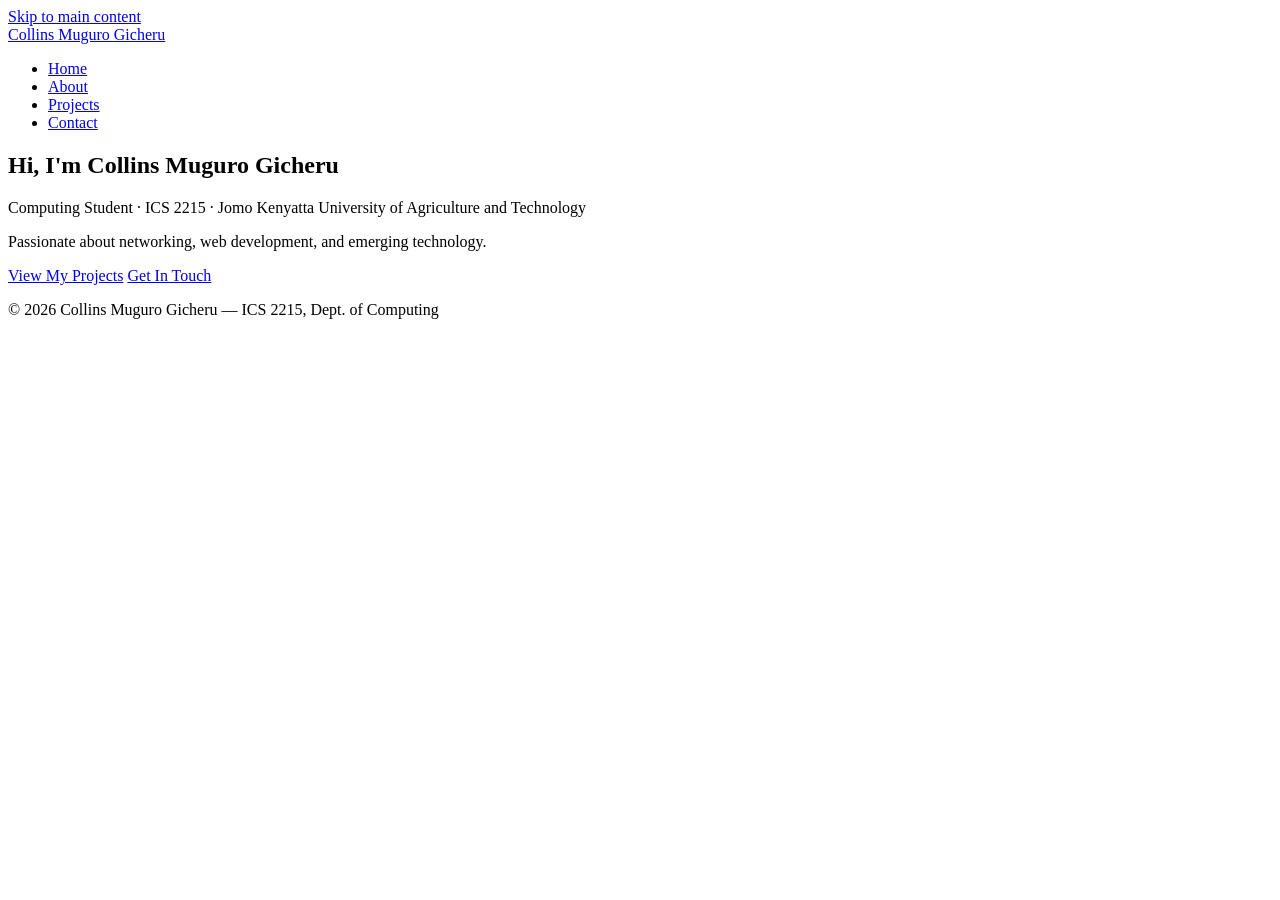
==== index.html @ 60e195dc "Update index.html" ====
<!-- Paste this into EVERY HTML file and customise the <title> and <main> -->
<!DOCTYPE html>
<html lang="en">
<head>
  <meta charset="UTF-8">
  <!-- REQUIRED for responsive design on mobile -->
  <meta name="viewport" content="width=device-width, initial-scale=1.0">
  <meta name="description" content="Portfolio of Collins Muguro Gicheru — Computing student at JKUAT">
  <title>Collins Muguro Gicheru | Portfolio</title>
  <link rel="stylesheet" href="css/style.css">
  <meta name="google-site-verification" content="IMWEQJsufeYtgXxwFRLSCEkJa6uYk1u47TuHpb3jnJY" />
  <meta name="google-site-verification" content="IMWEQJsufeYtgXxwFRLSCEkJa6uYk1u47TuHpb3jnJY" />
</head>
<body>

  <!-- Skip link: allows keyboard users to skip the nav -->
  <a href="#main" class="skip-link">Skip to main content</a>

  <header>
    <div class="container">
      <a href="index.html" class="logo">Collins Muguro Gicheru</a>
      <nav aria-label="Main navigation">
        <ul>
          <!-- Add class="active" to the current page's link -->
          <li><a href="index.html" class="active">Home</a></li>
          <li><a href="about.html">About</a></li>
          <li><a href="projects.html">Projects</a></li>
          <li><a href="contact.html">Contact</a></li>
        </ul>
      </nav>
    </div>
  </header>

  <main id="main">
   <section class="hero">
  <div class="container">
    <h1>Hi, I'm <span class="accent">Collins Muguro Gicheru</span></h1>
    <p class="tagline">Computing Student · ICS 2215 · Jomo Kenyatta University of Agriculture and Technology</p>
    <p>Passionate about networking, web development, and emerging technology.</p>
    <div class="hero-btns">
      <a href="projects.html" class="btn">View My Projects</a>
      <a href="contact.html" class="btn btn-outline">Get In Touch</a>
    </div>
  </div>
</section>
  </main>

  <footer>
    <div class="container">
      <p>&copy; <span id="year"></span> Collins Muguro Gicheru — ICS 2215, Dept. of Computing</p>
    </div>
  </footer>
  <script>document.getElementById('year').textContent = new Date().getFullYear();</script>
</body>
</html>
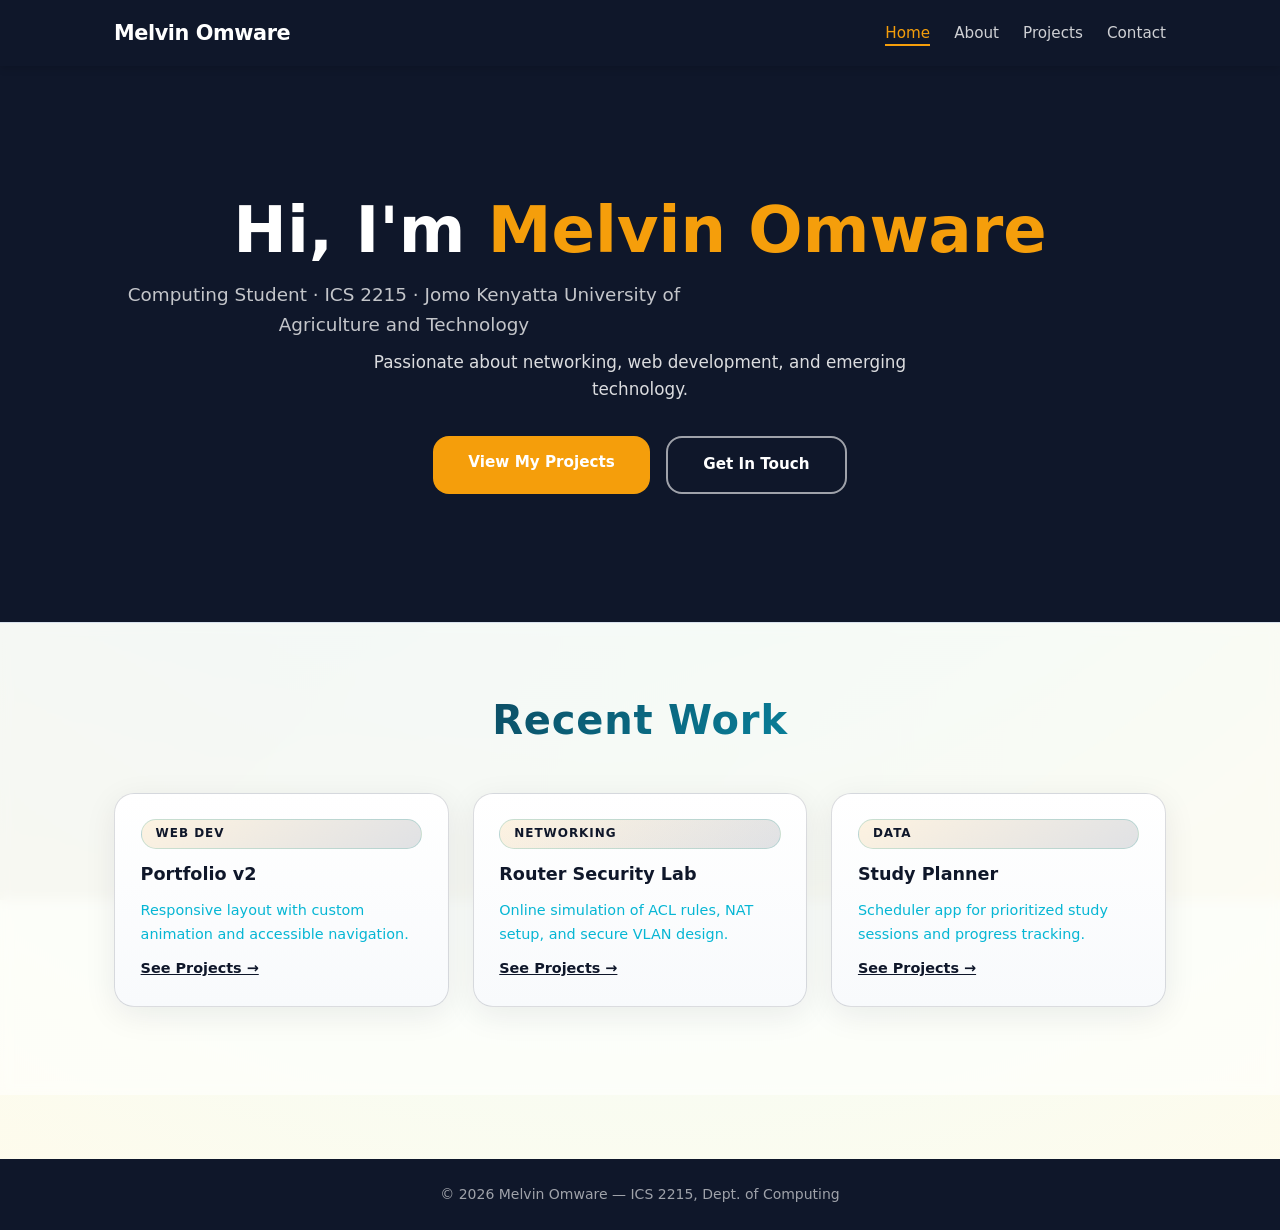
==== commit 64800dbd: "Initial commit" ====
--- a/index.html
+++ b/index.html
@@ -5,8 +5,8 @@
   <meta charset="UTF-8">
   <!-- REQUIRED for responsive design on mobile -->
   <meta name="viewport" content="width=device-width, initial-scale=1.0">
-  <meta name="description" content="Portfolio of Collins Muguro Gicheru — Computing student at JKUAT">
-  <title>Collins Muguro Gicheru | Portfolio</title>
+  <meta name="description" content="Portfolio of Melvin Omware — Computing student at JKUAT">
+  <title>Melvin Omware | Portfolio</title>
   <link rel="stylesheet" href="css/style.css">
   <meta name="google-site-verification" content="IMWEQJsufeYtgXxwFRLSCEkJa6uYk1u47TuHpb3jnJY" />
   <meta name="google-site-verification" content="IMWEQJsufeYtgXxwFRLSCEkJa6uYk1u47TuHpb3jnJY" />
@@ -18,7 +18,7 @@
 
   <header>
     <div class="container">
-      <a href="index.html" class="logo">Collins Muguro Gicheru</a>
+      <a href="index.html" class="logo">Melvin Omware</a>
       <nav aria-label="Main navigation">
         <ul>
           <!-- Add class="active" to the current page's link -->
@@ -34,7 +34,7 @@
   <main id="main">
    <section class="hero">
   <div class="container">
-    <h1>Hi, I'm <span class="accent">Collins Muguro Gicheru</span></h1>
+    <h1>Hi, I'm <span class="accent">Melvin Omware</span></h1>
     <p class="tagline">Computing Student · ICS 2215 · Jomo Kenyatta University of Agriculture and Technology</p>
     <p>Passionate about networking, web development, and emerging technology.</p>
     <div class="hero-btns">
@@ -43,11 +43,37 @@
     </div>
   </div>
 </section>
+
+<section class="recent-projects">
+  <div class="container">
+    <h2>Recent Work</h2>
+    <div class="cards">
+      <article class="card">
+        <span class="card-tag">Web Dev</span>
+        <h3>Portfolio v2</h3>
+        <p>Responsive layout with custom animation and accessible navigation.</p>
+        <a href="projects.html" class="card-link">See Projects →</a>
+      </article>
+      <article class="card">
+        <span class="card-tag">Networking</span>
+        <h3>Router Security Lab</h3>
+        <p>Online simulation of ACL rules, NAT setup, and secure VLAN design.</p>
+        <a href="projects.html" class="card-link">See Projects →</a>
+      </article>
+      <article class="card">
+        <span class="card-tag">Data</span>
+        <h3>Study Planner</h3>
+        <p>Scheduler app for prioritized study sessions and progress tracking.</p>
+        <a href="projects.html" class="card-link">See Projects →</a>
+      </article>
+    </div>
+  </div>
+</section>
   </main>
 
   <footer>
     <div class="container">
-      <p>&copy; <span id="year"></span> Collins Muguro Gicheru — ICS 2215, Dept. of Computing</p>
+      <p>&copy; <span id="year"></span> Melvin Omware — ICS 2215, Dept. of Computing</p>
     </div>
   </footer>
   <script>document.getElementById('year').textContent = new Date().getFullYear();</script>
--- a/css/style.css
+++ b/css/style.css
@@ -0,0 +1,351 @@
+/* === 1. RESET & BOX-SIZING === */
+*, *::before, *::after {
+  box-sizing: border-box;
+  margin: 0;
+  padding: 0;
+}
+
+/* === 2. CSS CUSTOM PROPERTIES (change these to personalise) === */
+:root {
+  --clr-primary:  #0f172a;  /* Deep dark blue */
+  --clr-accent:   #f59e0b;  /* Amber */
+  --clr-text:     #1e293b;  /* Dark slate */
+  --clr-muted:    #06b6d4;  /* Cyan */
+  --clr-bg:       #f8fafc;  /* Light slate */
+  --clr-white:    #FFFFFF;
+  --clr-border:   #e2e8f0;  /* Slate border */
+  --clr-gradient: linear-gradient(135deg, #0f172a 0%, #06b6d4 45%, #f59e0b 100%);
+  --radius:       16px;
+  --shadow:       0 4px 20px rgba(0,0,0,0.08);
+  --max-width:    1100px;
+}
+
+/* === 3. BASE TYPOGRAPHY === */
+body {
+  font-family: 'Segoe UI', system-ui, Arial, sans-serif;
+  font-size: 16px;
+  line-height: 1.65;
+  color: var(--clr-text);
+  background: radial-gradient(circle at top, #f0f9ff 0%, #ecfeff 35%, #fffbeb 100%);
+  min-height: 100vh;
+}
+
+body::before {
+  content: '';
+  position: fixed;
+  inset: 0;
+  background: linear-gradient(140deg, rgba(15,23,42,0.08), rgba(245,158,11,0.06));
+  pointer-events: none;
+  z-index: -1;
+}
+h1 { font-size: clamp(2rem, 5vw, 3.5rem); line-height: 1.15; }
+h2 { font-size: 1.9rem; margin-bottom: 1rem; }
+h3 { font-size: 1.2rem; }
+a  { color: var(--clr-primary); }
+img{ max-width: 100%; height: auto; display: block; }
+
+/* === 4. LAYOUT CONTAINER === */
+.container {
+  max-width: var(--max-width);
+  margin: 0 auto;
+  padding: 0 1.5rem;
+}
+
+/* === 5. SKIP LINK (accessibility) === */
+.skip-link {
+  position: absolute;
+  top: -100px;
+  left: 0;
+  background: var(--clr-primary);
+  color: white;
+  padding: 0.5rem 1rem;
+  z-index: 9999;
+  text-decoration: none;
+}
+.skip-link:focus { top: 0; }
+
+/* === 6. HEADER + NAVIGATION (Flexbox) === */
+header {
+  background: var(--clr-primary);
+  padding: 1rem 0;
+  position: sticky;
+  top: 0;
+  z-index: 100;
+  box-shadow: 0 2px 8px rgba(0,0,0,0.15);
+}
+header .container {
+  display: flex;              /* FLEXBOX — row layout */
+  justify-content: space-between;
+  align-items: center;
+  flex-wrap: wrap;
+  gap: 0.75rem;
+}
+.logo {
+  font-size: 1.3rem;
+  font-weight: 700;
+  color: white;
+  text-decoration: none;
+  letter-spacing: -0.02em;
+}
+nav ul  { list-style: none; display: flex; gap: 1.5rem; }
+nav a   {
+  color: rgba(255,255,255,0.8);
+  text-decoration: none;
+  font-size: 0.95rem;
+  font-weight: 500;
+  padding-bottom: 2px;
+  border-bottom: 2px solid transparent;
+  transition: all 0.2s;
+}
+nav a:hover, nav a.active {
+  color: var(--clr-accent);
+  border-bottom-color: var(--clr-accent);
+}
+
+/* === 7. HERO SECTION === */
+.hero {
+  background: var(--clr-primary);
+  color: white;
+  padding: 6rem 1.5rem;
+  text-align: center;
+}
+.hero .accent { color: var(--clr-accent); }
+.hero .tagline {
+  font-size: 1.15rem;
+  opacity: 0.75;
+  margin: 0.75rem 0 0.5rem;
+}
+.hero p {
+  max-width: 580px;
+  margin: 0 auto 2rem;
+  opacity: 0.85;
+  font-size: 1.05rem;
+}
+.hero-btns { display: flex; gap: 1rem; justify-content: center; flex-wrap: wrap; }
+
+/* === 8. BUTTONS === */
+.btn {
+  display: inline-block;
+  padding: 0.9rem 2.2rem;
+  background: var(--clr-accent);
+  color: white;
+  border-radius: var(--radius);
+  text-decoration: none;
+  font-weight: 600;
+  font-size: 0.95rem;
+  border: none;
+  cursor: pointer;
+  transition: all 0.3s ease;
+  position: relative;
+  overflow: hidden;
+}
+.btn::before {
+  content: '';
+  position: absolute;
+  top: 0;
+  left: -100%;
+  width: 100%;
+  height: 100%;
+  background: linear-gradient(90deg, transparent, rgba(255,255,255,0.2), transparent);
+  transition: left 0.5s;
+}
+.btn:hover::before {
+  left: 100%;
+}
+.btn:hover {
+  opacity: 0.95;
+  transform: translateY(-2px);
+  box-shadow: 0 8px 25px rgba(245,158,11,0.3);
+}
+.btn:hover     { opacity: 0.88; transform: translateY(-1px); }
+.btn-outline   {
+  background: transparent;
+  border: 2px solid rgba(255,255,255,0.6);
+  color: white;
+}
+.btn-outline:hover { border-color: white; }
+
+/* === 9. PROJECT CARDS (CSS Grid) === */
+.projects-section,
+.recent-projects {
+  padding: 4rem 0;
+  background: rgba(255, 255, 255, 0.55);
+  border-top: 1px solid rgba(200, 212, 232, 0.65);
+  backdrop-filter: blur(6px);
+}
+.projects-section h2,
+.recent-projects h2 {
+  text-align: center;
+  margin-bottom: 1rem;
+  color: var(--clr-primary);
+  letter-spacing: 0.02em;
+  font-size: clamp(1.8rem, 4vw, 2.5rem);
+  font-weight: 700;
+  background: linear-gradient(135deg, var(--clr-primary), var(--clr-muted));
+  -webkit-background-clip: text;
+  -webkit-text-fill-color: transparent;
+  background-clip: text;
+  position: relative;
+}
+
+.projects-section h2::after {
+  content: '';
+  position: absolute;
+  bottom: -10px;
+  left: 50%;
+  transform: translateX(-50%);
+  width: 60px;
+  height: 4px;
+  background: var(--clr-gradient);
+  border-radius: 2px;
+}
+.cards {
+  display: grid;
+  grid-template-columns: repeat(auto-fit, minmax(260px, 1fr));
+  gap: 1.5rem;
+  padding: 1.5rem 0;
+}
+.card {
+  background: linear-gradient(180deg, #ffffff 0%, #f8fafc 100%);
+  border-radius: calc(var(--radius) + 4px);
+  padding: 1.6rem;
+  border: 1px solid rgba(15,23,42,0.15);
+  box-shadow: 0 8px 32px rgba(15,23,42,0.08);
+  display: flex;
+  flex-direction: column;
+  gap: 0.65rem;
+  transition: all 0.4s cubic-bezier(0.175, 0.885, 0.32, 1.275);
+  position: relative;
+  overflow: hidden;
+  animation: fadeInUp 0.6s ease-out forwards;
+  opacity: 0;
+  transform: translateY(30px);
+}
+
+.card:nth-child(1) { animation-delay: 0.1s; }
+.card:nth-child(2) { animation-delay: 0.2s; }
+.card:nth-child(3) { animation-delay: 0.3s; }
+.card:nth-child(4) { animation-delay: 0.4s; }
+.card:nth-child(5) { animation-delay: 0.5s; }
+.card:nth-child(6) { animation-delay: 0.6s; }
+
+@keyframes fadeInUp {
+  to {
+    opacity: 1;
+    transform: translateY(0);
+  }
+}
+.card::after {
+  content: '';
+  position: absolute;
+  inset: -40px;
+  background: radial-gradient(circle at 30% 30%, rgba(245,158,11,0.15), transparent 50%);
+  transform: scale(0.9);
+  opacity: 0;
+  transition: opacity 0.4s ease, transform 0.4s ease;
+}
+.card:hover::after {
+  opacity: 1;
+  transform: scale(1.15);
+}
+.card:hover {
+  transform: translateY(-8px) rotate(-0.5deg);
+  box-shadow: 0 16px 48px rgba(15,23,42,0.15);
+  border-color: rgba(245,158,11,0.3);
+}
+.card-tag {
+  display: inline-block;
+  background: linear-gradient(140deg, rgba(245,158,11,0.12), rgba(15,23,42,0.12));
+  color: #0f172a;
+  font-size: 0.75rem;
+  font-weight: 700;
+  padding: 4px 14px;
+  border-radius: 20px;
+  text-transform: uppercase;
+  letter-spacing: 0.08em;
+  border: 1px solid rgba(13,148,136,0.2);
+}
+.card h3    { font-size: 1.1rem; color: var(--clr-primary); }
+.card p     { font-size: 0.9rem; color: var(--clr-muted); flex: 1; }
+.card-link  { margin-top: auto; font-weight: 600; font-size: 0.9rem; }
+
+/* === 10. ABOUT PAGE === */
+.about-section  { padding: 4rem 0; }
+.profile-img    { width: 160px; height: 160px; border-radius: 50%; object-fit: cover; margin-bottom: 1rem; }
+.skills-list    { list-style: none; padding: 0.5rem 0; }
+.skills-list li { padding: 6px 0; border-bottom: 1px solid var(--clr-border); font-size: 0.95rem; }
+.skills-list li::before { content: "→ "; color: var(--clr-accent); font-weight: 700; }
+
+table          { width: 100%; border-collapse: collapse; margin-top: 1rem; }
+table th       { background: var(--clr-primary); color: white; padding: 10px 14px; text-align: left; }
+table td       { padding: 9px 14px; border-bottom: 1px solid var(--clr-border); font-size: 0.9rem; }
+table tr:nth-child(even) td { background: var(--clr-bg); }
+
+/* === 11. CONTACT FORM === */
+.contact-section  { padding: 4rem 0; }
+.contact-form     { max-width: 620px; margin: 0 auto; background: var(--clr-white); padding: 2.5rem; border-radius: var(--radius); border: 1px solid var(--clr-border); box-shadow: var(--shadow); }
+.form-group       { display: flex; flex-direction: column; gap: 6px; margin-bottom: 1.4rem; }
+label             { font-size: 0.875rem; font-weight: 600; color: var(--clr-text); }
+input, select, textarea {
+  width: 100%;
+  padding: 0.65rem 0.9rem;
+  border: 1.5px solid var(--clr-border);
+  border-radius: var(--radius);
+  font-size: 1rem;
+  font-family: inherit;
+  transition: border-color 0.2s, box-shadow 0.2s;
+}
+input:focus, select:focus, textarea:focus {
+  outline: none;
+  border-color: var(--clr-primary);
+  box-shadow: 0 0 0 3px rgba(15,23,42,0.15);
+}
+
+/* === 12. FOOTER === */
+footer {
+  background: var(--clr-primary);
+  color: rgba(255,255,255,0.6);
+  text-align: center;
+  padding: 1.5rem;
+  font-size: 0.875rem;
+  margin-top: 4rem;
+}
+/* === 13. RESPONSIVE MEDIA QUERIES === */
+
+/* Tablet and above — 768px+ */
+@media (min-width: 768px) {
+  .about-grid {
+    display: grid;
+    grid-template-columns: 220px 1fr;
+    gap: 3rem;
+    align-items: start;
+  }
+  .hero { padding: 8rem 1.5rem; }
+}
+
+/* Desktop — 1024px+ */
+@media (min-width: 1024px) {
+  .cards   { grid-template-columns: repeat(3, 1fr); }
+  .hero h1 { font-size: 4rem; }
+}
+
+/* Mobile only — collapse nav to centre-aligned column */
+@media (max-width: 599px) {
+  header .container {
+    flex-direction: column;
+    text-align: center;
+  }
+  nav ul {
+    gap: 1rem;
+    flex-wrap: wrap;
+    justify-content: center;
+  }
+  .hero  { padding: 3.5rem 1rem; }
+  .contact-form { padding: 1.5rem; }
+}
+
+/* Print — hide navigation and buttons */
+@media print {
+  header, footer, .btn, .hero-btns { display: none; }
+  body { font-size: 12pt; color: black; background: white; }
+}
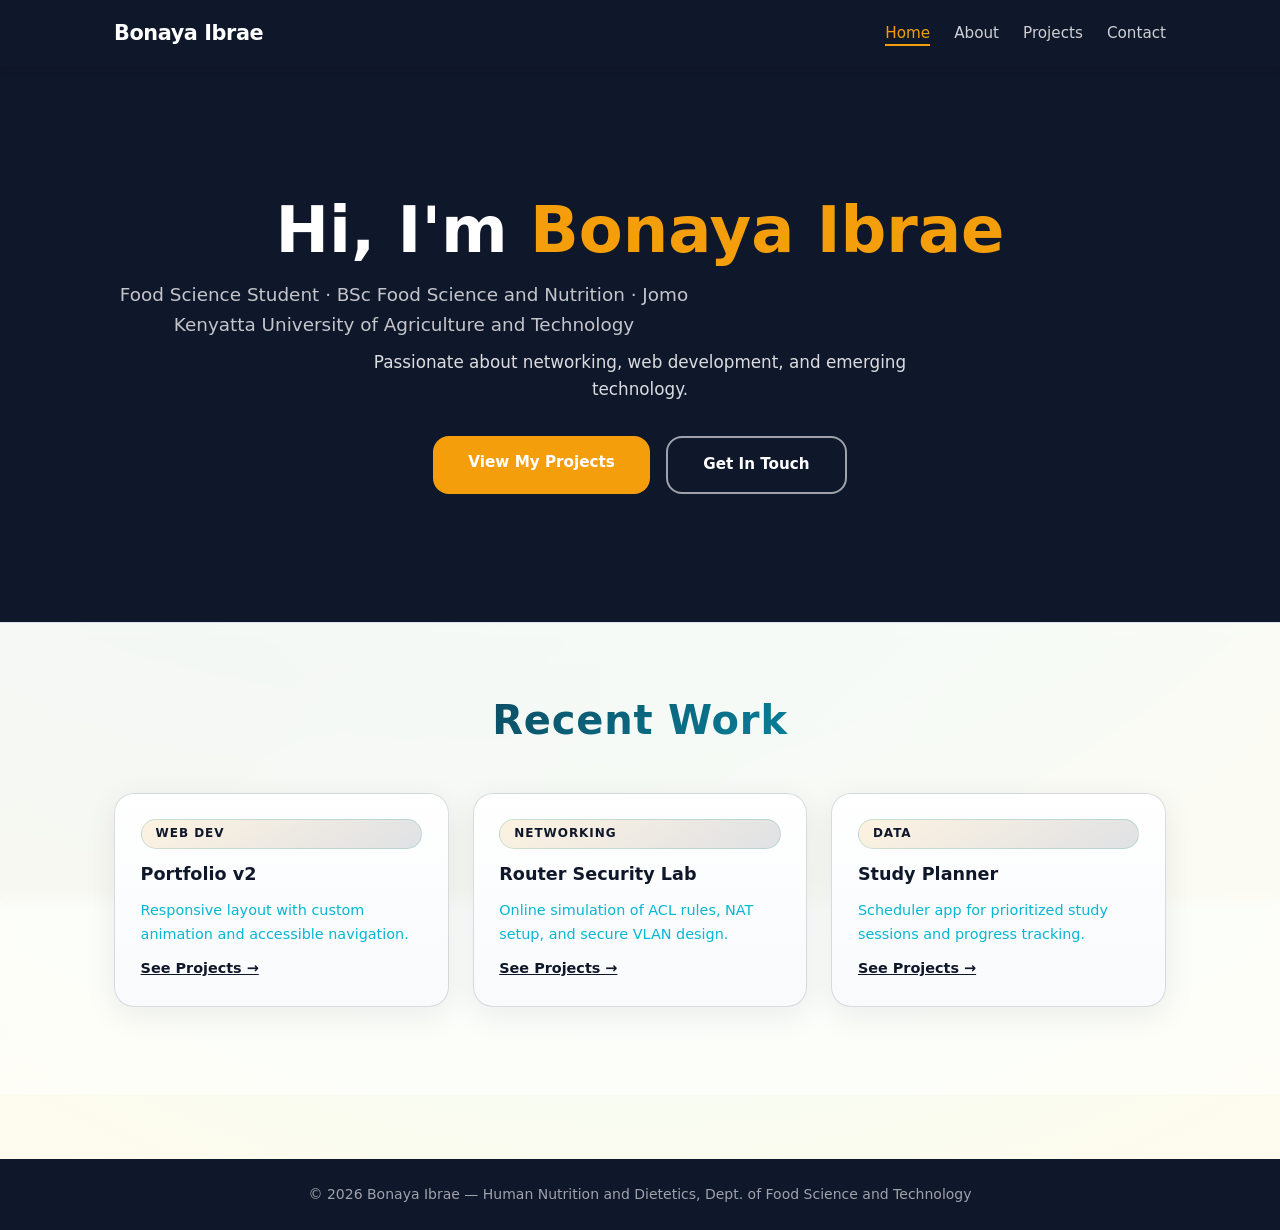
==== commit 9da6e532: "Update index.html" ====
--- a/index.html
+++ b/index.html
@@ -5,8 +5,8 @@
   <meta charset="UTF-8">
   <!-- REQUIRED for responsive design on mobile -->
   <meta name="viewport" content="width=device-width, initial-scale=1.0">
-  <meta name="description" content="Portfolio of Melvin Omware — Computing student at JKUAT">
-  <title>Melvin Omware | Portfolio</title>
+  <meta name="description" content="Portfolio of Bonaya Ibrae — Food Science student at JKUAT">
+  <title>Bonaya Ibrae | Portfolio</title>
   <link rel="stylesheet" href="css/style.css">
   <meta name="google-site-verification" content="IMWEQJsufeYtgXxwFRLSCEkJa6uYk1u47TuHpb3jnJY" />
   <meta name="google-site-verification" content="IMWEQJsufeYtgXxwFRLSCEkJa6uYk1u47TuHpb3jnJY" />
@@ -18,7 +18,7 @@
 
   <header>
     <div class="container">
-      <a href="index.html" class="logo">Melvin Omware</a>
+      <a href="index.html" class="logo">Bonaya Ibrae</a>
       <nav aria-label="Main navigation">
         <ul>
           <!-- Add class="active" to the current page's link -->
@@ -34,8 +34,8 @@
   <main id="main">
    <section class="hero">
   <div class="container">
-    <h1>Hi, I'm <span class="accent">Melvin Omware</span></h1>
-    <p class="tagline">Computing Student · ICS 2215 · Jomo Kenyatta University of Agriculture and Technology</p>
+    <h1>Hi, I'm <span class="accent">Bonaya Ibrae</span></h1>
+    <p class="tagline">Food Science Student · BSc Food Science and Nutrition · Jomo Kenyatta University of Agriculture and Technology</p>
     <p>Passionate about networking, web development, and emerging technology.</p>
     <div class="hero-btns">
       <a href="projects.html" class="btn">View My Projects</a>
@@ -73,7 +73,7 @@
 
   <footer>
     <div class="container">
-      <p>&copy; <span id="year"></span> Melvin Omware — ICS 2215, Dept. of Computing</p>
+      <p>&copy; <span id="year"></span> Bonaya Ibrae — Human Nutrition and Dietetics, Dept. of Food Science and Technology</p>
     </div>
   </footer>
   <script>document.getElementById('year').textContent = new Date().getFullYear();</script>
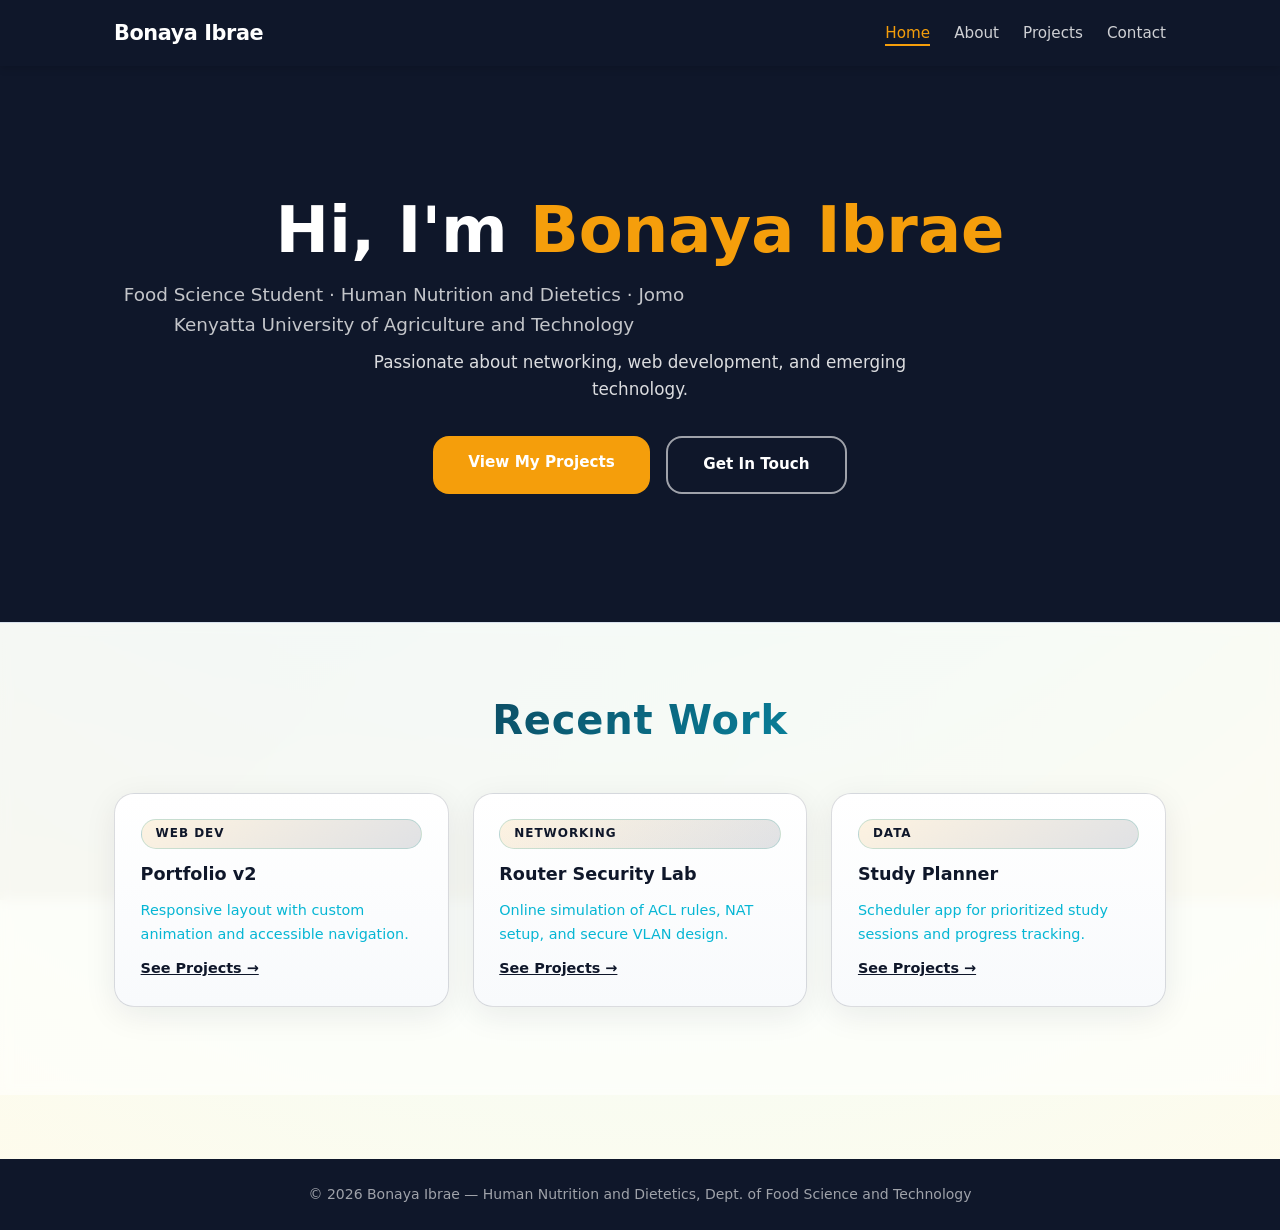
==== commit 049fccfc: "Update index.html" ====
--- a/index.html
+++ b/index.html
@@ -35,7 +35,7 @@
    <section class="hero">
   <div class="container">
     <h1>Hi, I'm <span class="accent">Bonaya Ibrae</span></h1>
-    <p class="tagline">Food Science Student · BSc Food Science and Nutrition · Jomo Kenyatta University of Agriculture and Technology</p>
+    <p class="tagline">Food Science Student · Human Nutrition and Dietetics · Jomo Kenyatta University of Agriculture and Technology</p>
     <p>Passionate about networking, web development, and emerging technology.</p>
     <div class="hero-btns">
       <a href="projects.html" class="btn">View My Projects</a>
